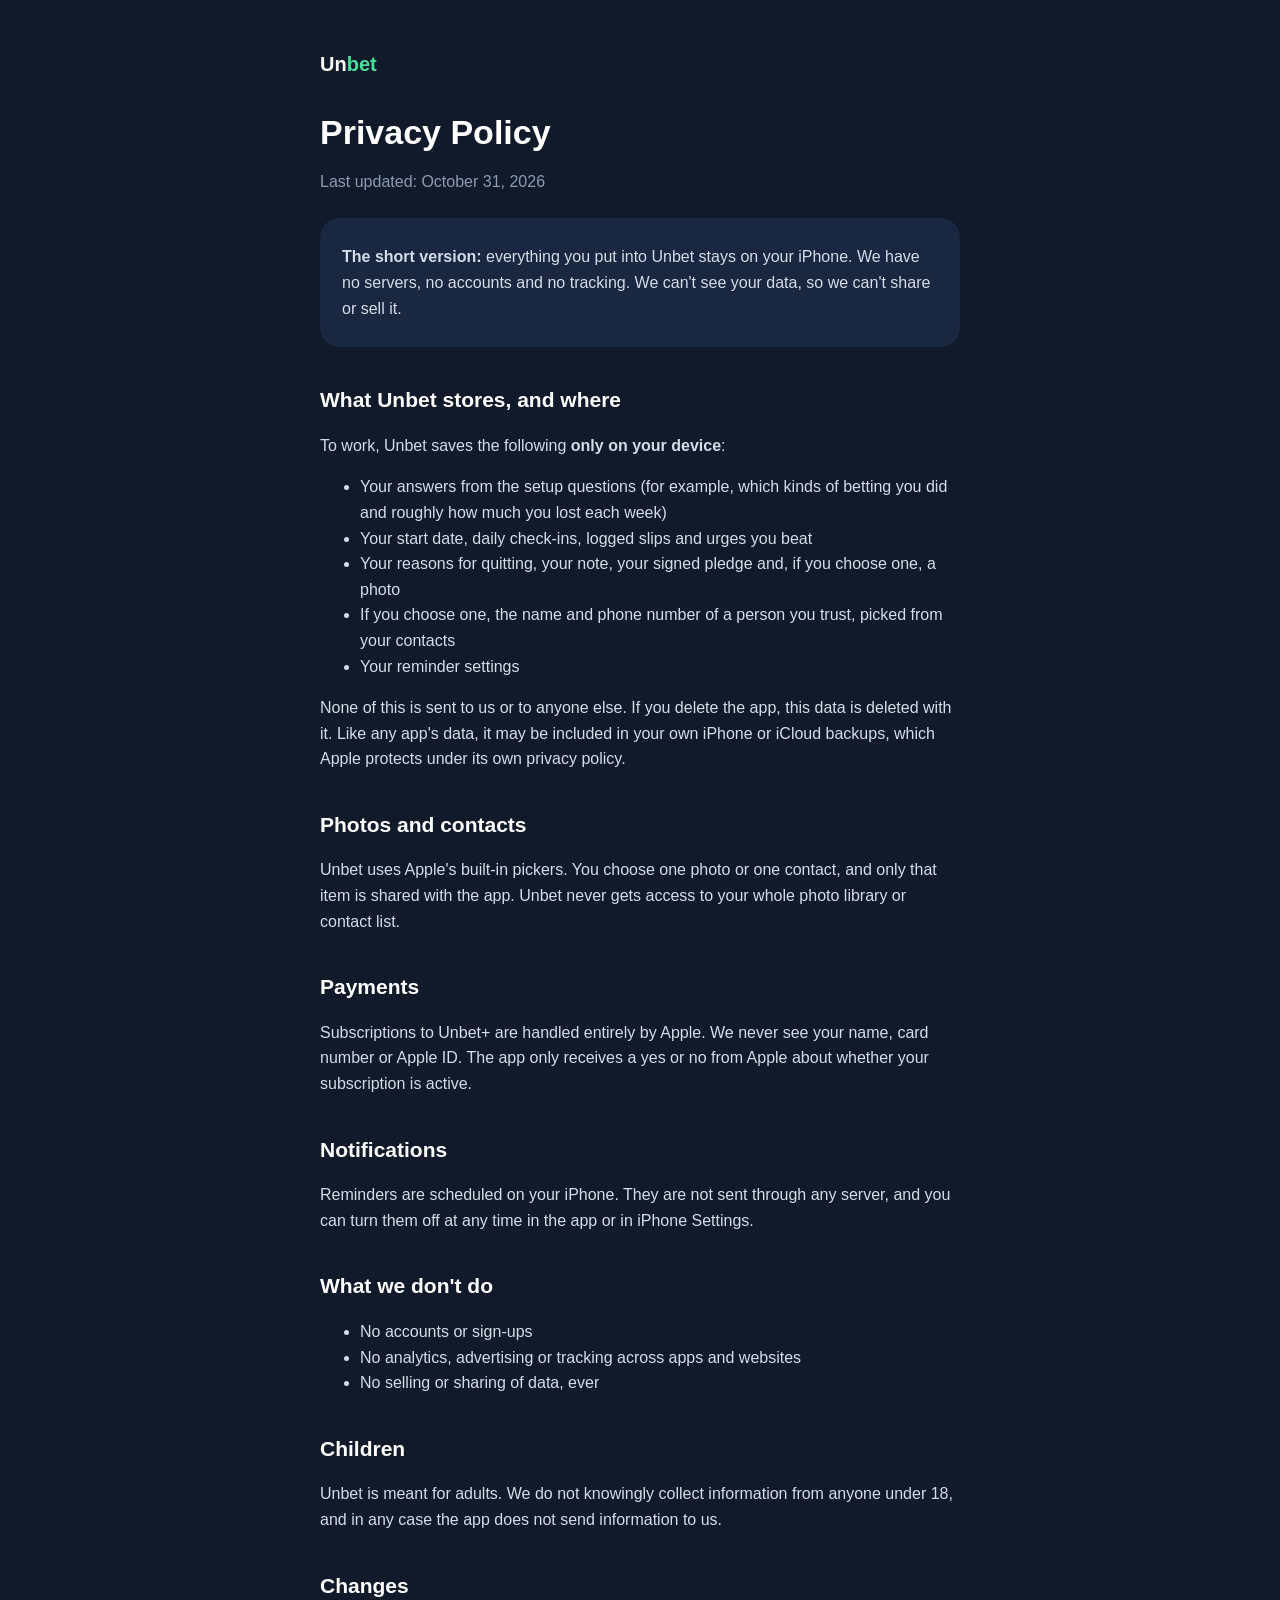
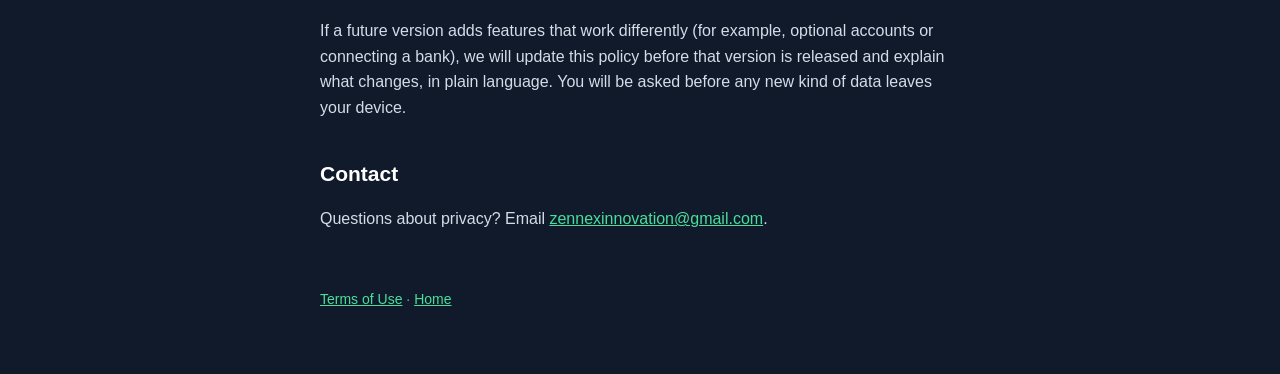
==== privacy.html @ 54be4bcb "Unbet site: home, privacy, terms" ====
<!doctype html>
<html lang="en">
<head>
  <meta charset="utf-8">
  <meta name="viewport" content="width=device-width, initial-scale=1">
  <title>Unbet Privacy Policy</title>
  <link rel="stylesheet" href="style.css">
</head>
<body>
<main>
  <a class="brand" href="./">Un<span>bet</span></a>
  <h1>Privacy Policy</h1>
  <p class="muted">Last updated: October 31, 2026</p>

  <div class="card">
    <p><strong>The short version:</strong> everything you put into Unbet stays on your iPhone. We have no servers, no accounts and no tracking. We can't see your data, so we can't share or sell it.</p>
  </div>

  <h2>What Unbet stores, and where</h2>
  <p>To work, Unbet saves the following <strong>only on your device</strong>:</p>
  <ul>
    <li>Your answers from the setup questions (for example, which kinds of betting you did and roughly how much you lost each week)</li>
    <li>Your start date, daily check-ins, logged slips and urges you beat</li>
    <li>Your reasons for quitting, your note, your signed pledge and, if you choose one, a photo</li>
    <li>If you choose one, the name and phone number of a person you trust, picked from your contacts</li>
    <li>Your reminder settings</li>
  </ul>
  <p>None of this is sent to us or to anyone else. If you delete the app, this data is deleted with it. Like any app's data, it may be included in your own iPhone or iCloud backups, which Apple protects under its own privacy policy.</p>

  <h2>Photos and contacts</h2>
  <p>Unbet uses Apple's built-in pickers. You choose one photo or one contact, and only that item is shared with the app. Unbet never gets access to your whole photo library or contact list.</p>

  <h2>Payments</h2>
  <p>Subscriptions to Unbet+ are handled entirely by Apple. We never see your name, card number or Apple ID. The app only receives a yes or no from Apple about whether your subscription is active.</p>

  <h2>Notifications</h2>
  <p>Reminders are scheduled on your iPhone. They are not sent through any server, and you can turn them off at any time in the app or in iPhone Settings.</p>

  <h2>What we don't do</h2>
  <ul>
    <li>No accounts or sign-ups</li>
    <li>No analytics, advertising or tracking across apps and websites</li>
    <li>No selling or sharing of data, ever</li>
  </ul>

  <h2>Children</h2>
  <p>Unbet is meant for adults. We do not knowingly collect information from anyone under 18, and in any case the app does not send information to us.</p>

  <h2>Changes</h2>
  <p>If a future version adds features that work differently (for example, optional accounts or connecting a bank), we will update this policy before that version is released and explain what changes, in plain language. You will be asked before any new kind of data leaves your device.</p>

  <h2>Contact</h2>
  <p>Questions about privacy? Email <a href="mailto:zennexinnovation@gmail.com">zennexinnovation@gmail.com</a>.</p>

  <footer><a href="terms.html">Terms of Use</a> · <a href="./">Home</a></footer>
</main>
</body>
</html>
---- style.css ----
/* Unbet site: same calm night look as the app */
:root {
  --night: #101A2B;
  --surface: #1A2740;
  --muted: #8C9BB3;
  --money: #4ADE9B;
  --text: #FFFFFF;
}

* { box-sizing: border-box; }

body {
  margin: 0;
  background: var(--night);
  color: var(--text);
  font-family: ui-rounded, "SF Pro Rounded", -apple-system, BlinkMacSystemFont, "Segoe UI", sans-serif;
  line-height: 1.6;
  -webkit-text-size-adjust: 100%;
}

main {
  max-width: 680px;
  margin: 0 auto;
  padding: 48px 20px 64px;
}

a { color: var(--money); }

.brand {
  display: inline-block;
  font-weight: 800;
  font-size: 20px;
  color: var(--text);
  text-decoration: none;
  margin-bottom: 32px;
}
.brand span { color: var(--money); }

h1 { font-size: 34px; line-height: 1.2; margin: 0 0 8px; }
h2 { font-size: 21px; margin: 36px 0 8px; }
p, li { color: #D5DCE8; }
.muted { color: var(--muted); }

.card {
  background: var(--surface);
  border-radius: 20px;
  padding: 20px 22px;
  margin: 24px 0;
}
.card p { margin: 6px 0; }

.help {
  border: 2px solid var(--money);
}

nav.links { display: flex; flex-wrap: wrap; gap: 12px; margin-top: 24px; }
nav.links a {
  background: var(--surface);
  border-radius: 999px;
  padding: 10px 18px;
  text-decoration: none;
  font-weight: 700;
}

footer {
  margin-top: 56px;
  font-size: 14px;
  color: var(--muted);
}
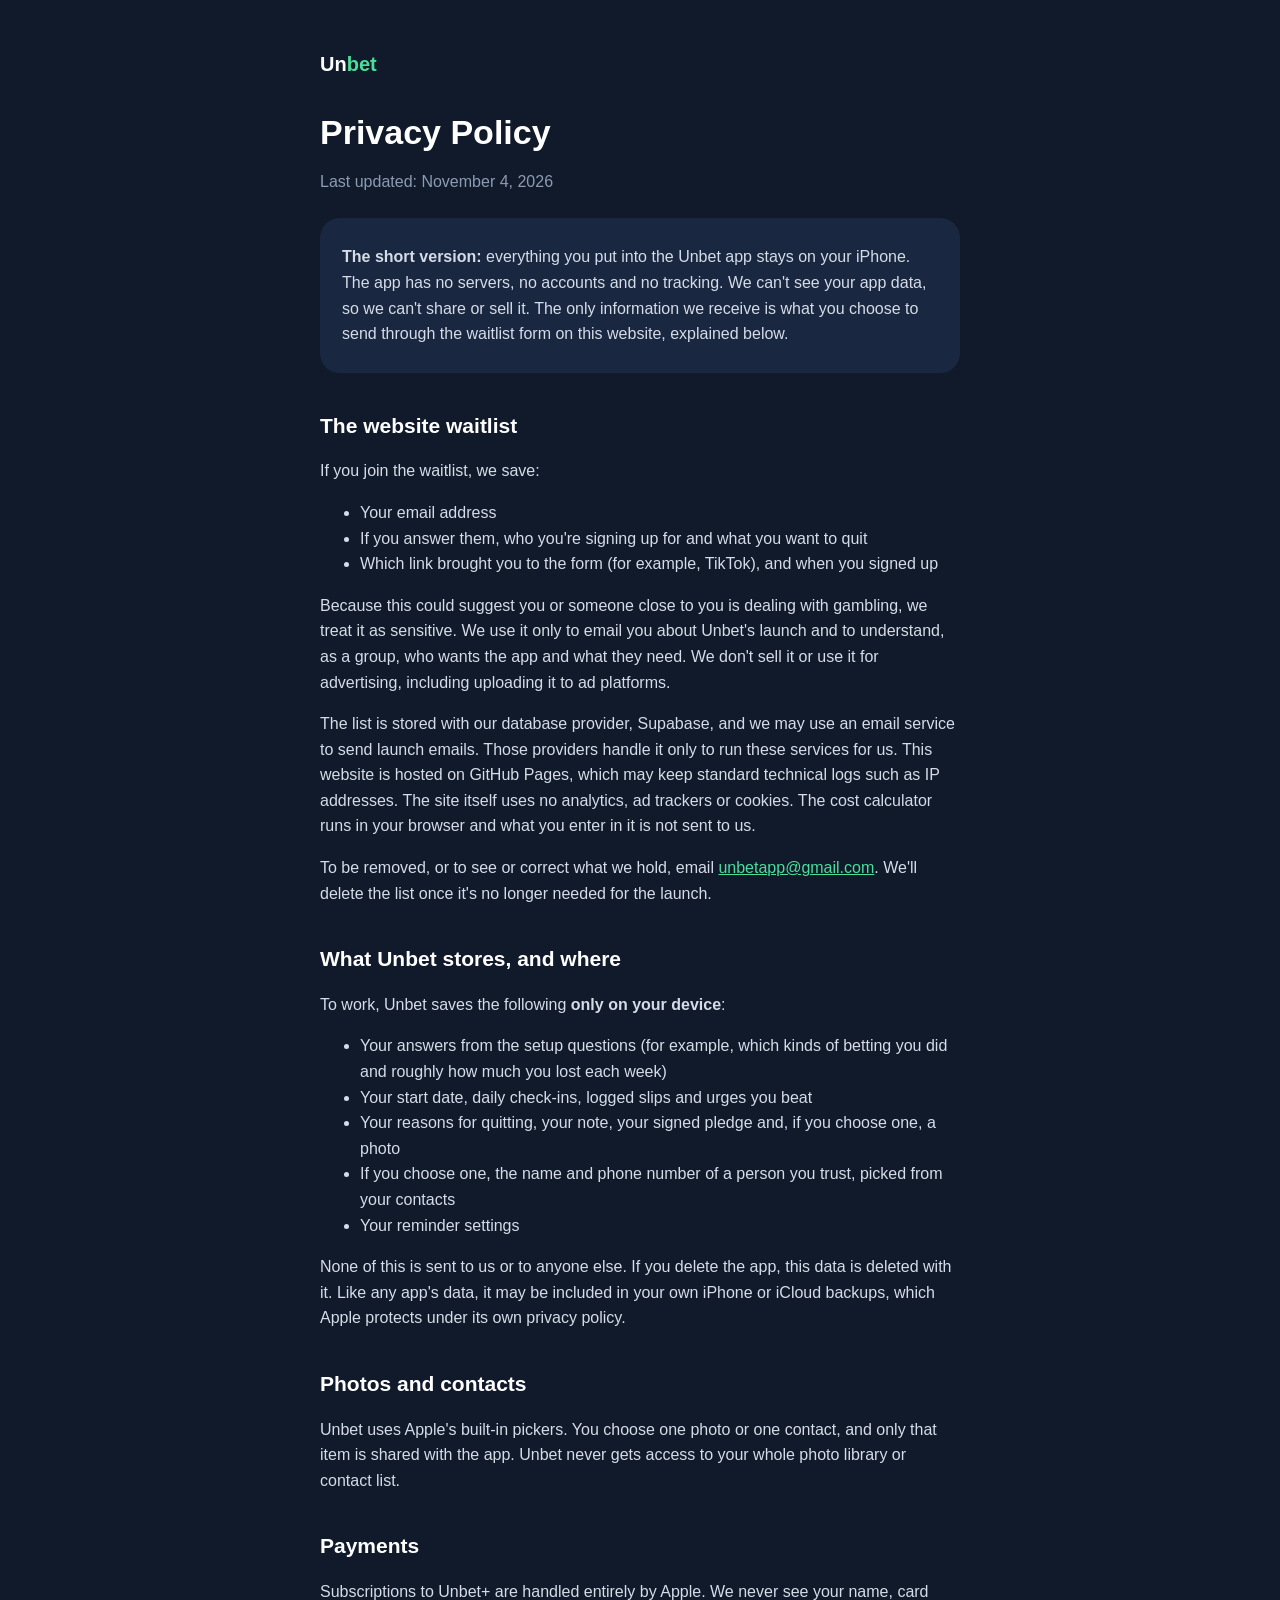
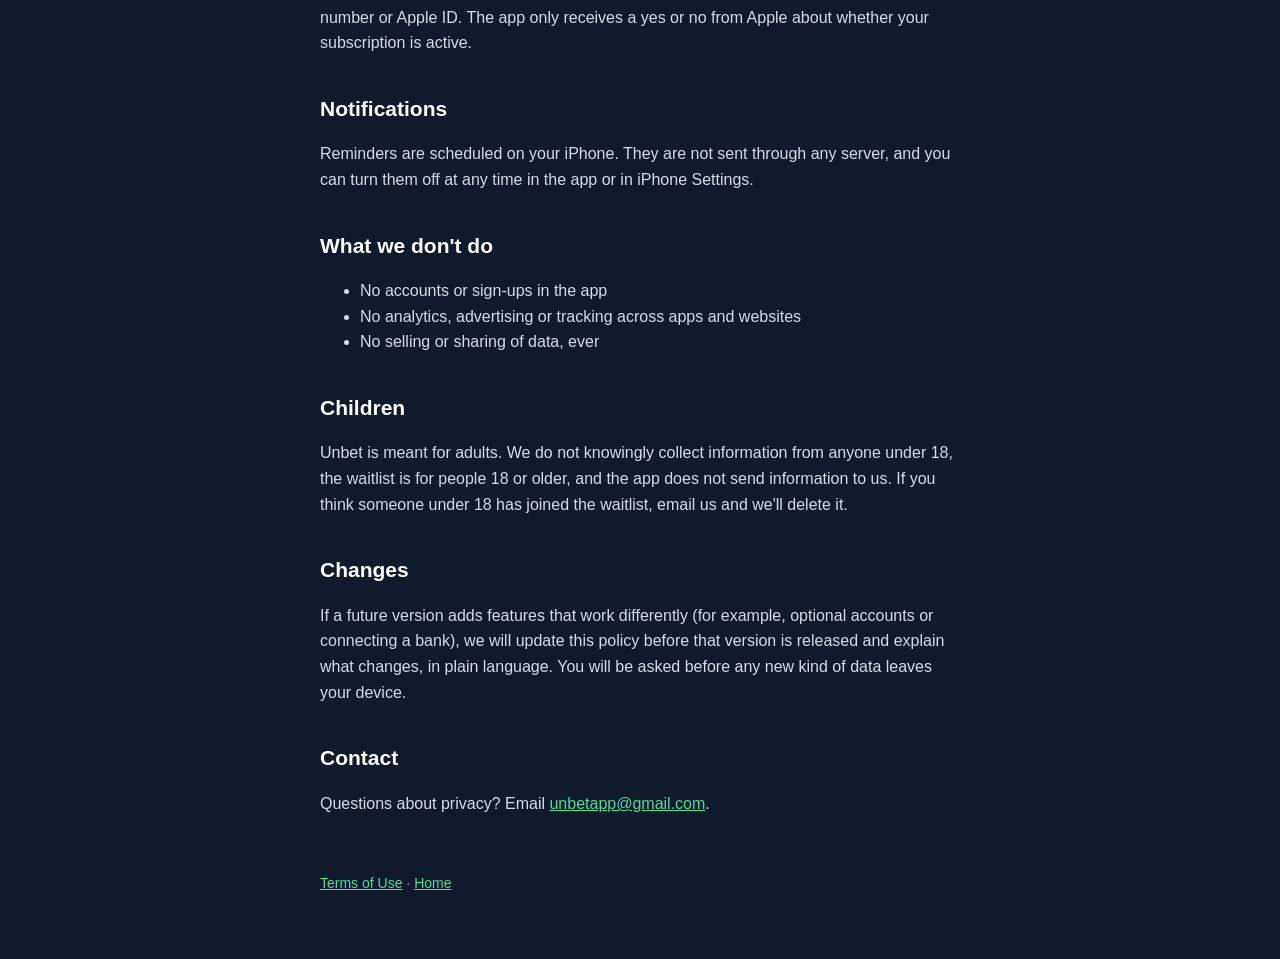
==== commit 8284c89c: "Add waitlist landing page" ====
--- a/privacy.html
+++ b/privacy.html
@@ -10,11 +10,22 @@
 <main>
   <a class="brand" href="./">Un<span>bet</span></a>
   <h1>Privacy Policy</h1>
-  <p class="muted">Last updated: October 31, 2026</p>
+  <p class="muted">Last updated: November 4, 2026</p>
 
   <div class="card">
-    <p><strong>The short version:</strong> everything you put into Unbet stays on your iPhone. We have no servers, no accounts and no tracking. We can't see your data, so we can't share or sell it.</p>
+    <p><strong>The short version:</strong> everything you put into the Unbet app stays on your iPhone. The app has no servers, no accounts and no tracking. We can't see your app data, so we can't share or sell it. The only information we receive is what you choose to send through the waitlist form on this website, explained below.</p>
   </div>
+
+  <h2 id="waitlist">The website waitlist</h2>
+  <p>If you join the waitlist, we save:</p>
+  <ul>
+    <li>Your email address</li>
+    <li>If you answer them, who you're signing up for and what you want to quit</li>
+    <li>Which link brought you to the form (for example, TikTok), and when you signed up</li>
+  </ul>
+  <p>Because this could suggest you or someone close to you is dealing with gambling, we treat it as sensitive. We use it only to email you about Unbet's launch and to understand, as a group, who wants the app and what they need. We don't sell it or use it for advertising, including uploading it to ad platforms.</p>
+  <p>The list is stored with our database provider, Supabase, and we may use an email service to send launch emails. Those providers handle it only to run these services for us. This website is hosted on GitHub Pages, which may keep standard technical logs such as IP addresses. The site itself uses no analytics, ad trackers or cookies. The cost calculator runs in your browser and what you enter in it is not sent to us.</p>
+  <p>To be removed, or to see or correct what we hold, email <a href="mailto:unbetapp@gmail.com">unbetapp@gmail.com</a>. We'll delete the list once it's no longer needed for the launch.</p>
 
   <h2>What Unbet stores, and where</h2>
   <p>To work, Unbet saves the following <strong>only on your device</strong>:</p>
@@ -38,19 +49,19 @@
 
   <h2>What we don't do</h2>
   <ul>
-    <li>No accounts or sign-ups</li>
+    <li>No accounts or sign-ups in the app</li>
     <li>No analytics, advertising or tracking across apps and websites</li>
     <li>No selling or sharing of data, ever</li>
   </ul>
 
   <h2>Children</h2>
-  <p>Unbet is meant for adults. We do not knowingly collect information from anyone under 18, and in any case the app does not send information to us.</p>
+  <p>Unbet is meant for adults. We do not knowingly collect information from anyone under 18, the waitlist is for people 18 or older, and the app does not send information to us. If you think someone under 18 has joined the waitlist, email us and we'll delete it.</p>
 
   <h2>Changes</h2>
   <p>If a future version adds features that work differently (for example, optional accounts or connecting a bank), we will update this policy before that version is released and explain what changes, in plain language. You will be asked before any new kind of data leaves your device.</p>
 
   <h2>Contact</h2>
-  <p>Questions about privacy? Email <a href="mailto:zennexinnovation@gmail.com">zennexinnovation@gmail.com</a>.</p>
+  <p>Questions about privacy? Email <a href="mailto:unbetapp@gmail.com">unbetapp@gmail.com</a>.</p>
 
   <footer><a href="terms.html">Terms of Use</a> · <a href="./">Home</a></footer>
 </main>
--- a/style.css
+++ b/style.css
@@ -67,3 +67,114 @@
   font-size: 14px;
   color: var(--muted);
 }
+
+/* Waitlist landing page */
+@media (max-width: 420px) {
+  h1 { font-size: 30px; }
+  .signup { padding: 20px 18px; }
+}
+legend { padding: 0; }
+.brand-logo { display: inline-flex; align-items: center; margin-bottom: 28px; }
+.brand-logo img { border-radius: 9px; margin-right: 10px; }
+
+h1 em { color: var(--money); font-style: normal; }
+.lead { font-size: 18px; margin: 12px 0 0; }
+
+.field-label, legend { display: block; font-weight: 700; color: var(--text); margin-bottom: 8px; }
+legend span { color: var(--muted); font-weight: 500; font-size: 14px; margin-left: 4px; }
+
+input[type="email"] {
+  width: 100%;
+  padding: 14px 16px;
+  font: inherit;
+  font-size: 17px; /* 16px or more stops iPhones zooming in on tap */
+  color: var(--text);
+  background: var(--night);
+  border: 1.5px solid #3A4A68;
+  border-radius: 14px;
+}
+input[type="email"]::placeholder { color: var(--muted); }
+
+input:focus-visible, button:focus-visible, a:focus-visible {
+  outline: 3px solid var(--money);
+  outline-offset: 2px;
+}
+
+/* Spam trap: moved off screen so people never see it */
+.trap { position: absolute; left: -9999px; }
+
+fieldset { border: 0; margin: 22px 0 0; padding: 0; }
+.chips { display: flex; flex-wrap: wrap; gap: 8px; }
+.chip { cursor: pointer; }
+.chip input { position: absolute; opacity: 0; }
+.chip span {
+  display: block;
+  padding: 10px 13px;
+  border-radius: 999px;
+  background: var(--night);
+  border: 1.5px solid #3A4A68;
+  color: var(--text);
+  font-size: 14px;
+  font-weight: 600;
+}
+.chip input:checked + span {
+  background: var(--money);
+  border-color: var(--money);
+  color: var(--night);
+}
+.chip input:focus-visible + span { outline: 3px solid var(--money); outline-offset: 2px; }
+
+.consent {
+  display: flex;
+  gap: 10px;
+  align-items: flex-start;
+  margin-top: 22px;
+  font-size: 14px;
+  line-height: 1.45;
+  color: #D5DCE8;
+  cursor: pointer;
+}
+.consent input { width: 20px; height: 20px; flex: none; margin: 1px 0 0; accent-color: var(--money); }
+
+button {
+  width: 100%;
+  margin-top: 20px;
+  padding: 16px;
+  font: inherit;
+  font-size: 17px;
+  font-weight: 800;
+  color: var(--night);
+  background: #FFFFFF;
+  border: 0;
+  border-radius: 999px;
+  cursor: pointer;
+}
+button:disabled { opacity: 0.6; cursor: default; }
+
+.form-message { color: #F7A598; font-weight: 600; margin: 12px 0 0; }
+.form-message:empty { display: none; }
+
+.success h2 { margin: 0 0 8px; color: var(--money); }
+.success:focus { outline: none; }
+[hidden] { display: none !important; }
+
+.weekly-value { display: block; font-size: 30px; font-weight: 800; color: var(--text); }
+input[type="range"] { width: 100%; margin: 10px 0 16px; accent-color: var(--money); }
+.year-total { font-size: 20px; color: var(--text); }
+.year-total strong { font-size: 42px; font-weight: 800; color: #F7A598; margin-right: 4px; }
+.fine { font-size: 13px; color: var(--muted); margin-top: 14px !important; }
+
+.features { list-style: none; margin: 0; padding: 0; }
+.features li { padding: 14px 0; border-bottom: 1px solid var(--surface); }
+.features li:last-child { border-bottom: 0; }
+.features strong { color: var(--text); }
+.status {
+  display: inline-block;
+  margin-left: 2px;
+  padding: 1px 9px;
+  font-size: 13px;
+  font-weight: 700;
+  color: #F2C46D;
+  border: 1px solid #F2C46D;
+  border-radius: 999px;
+}
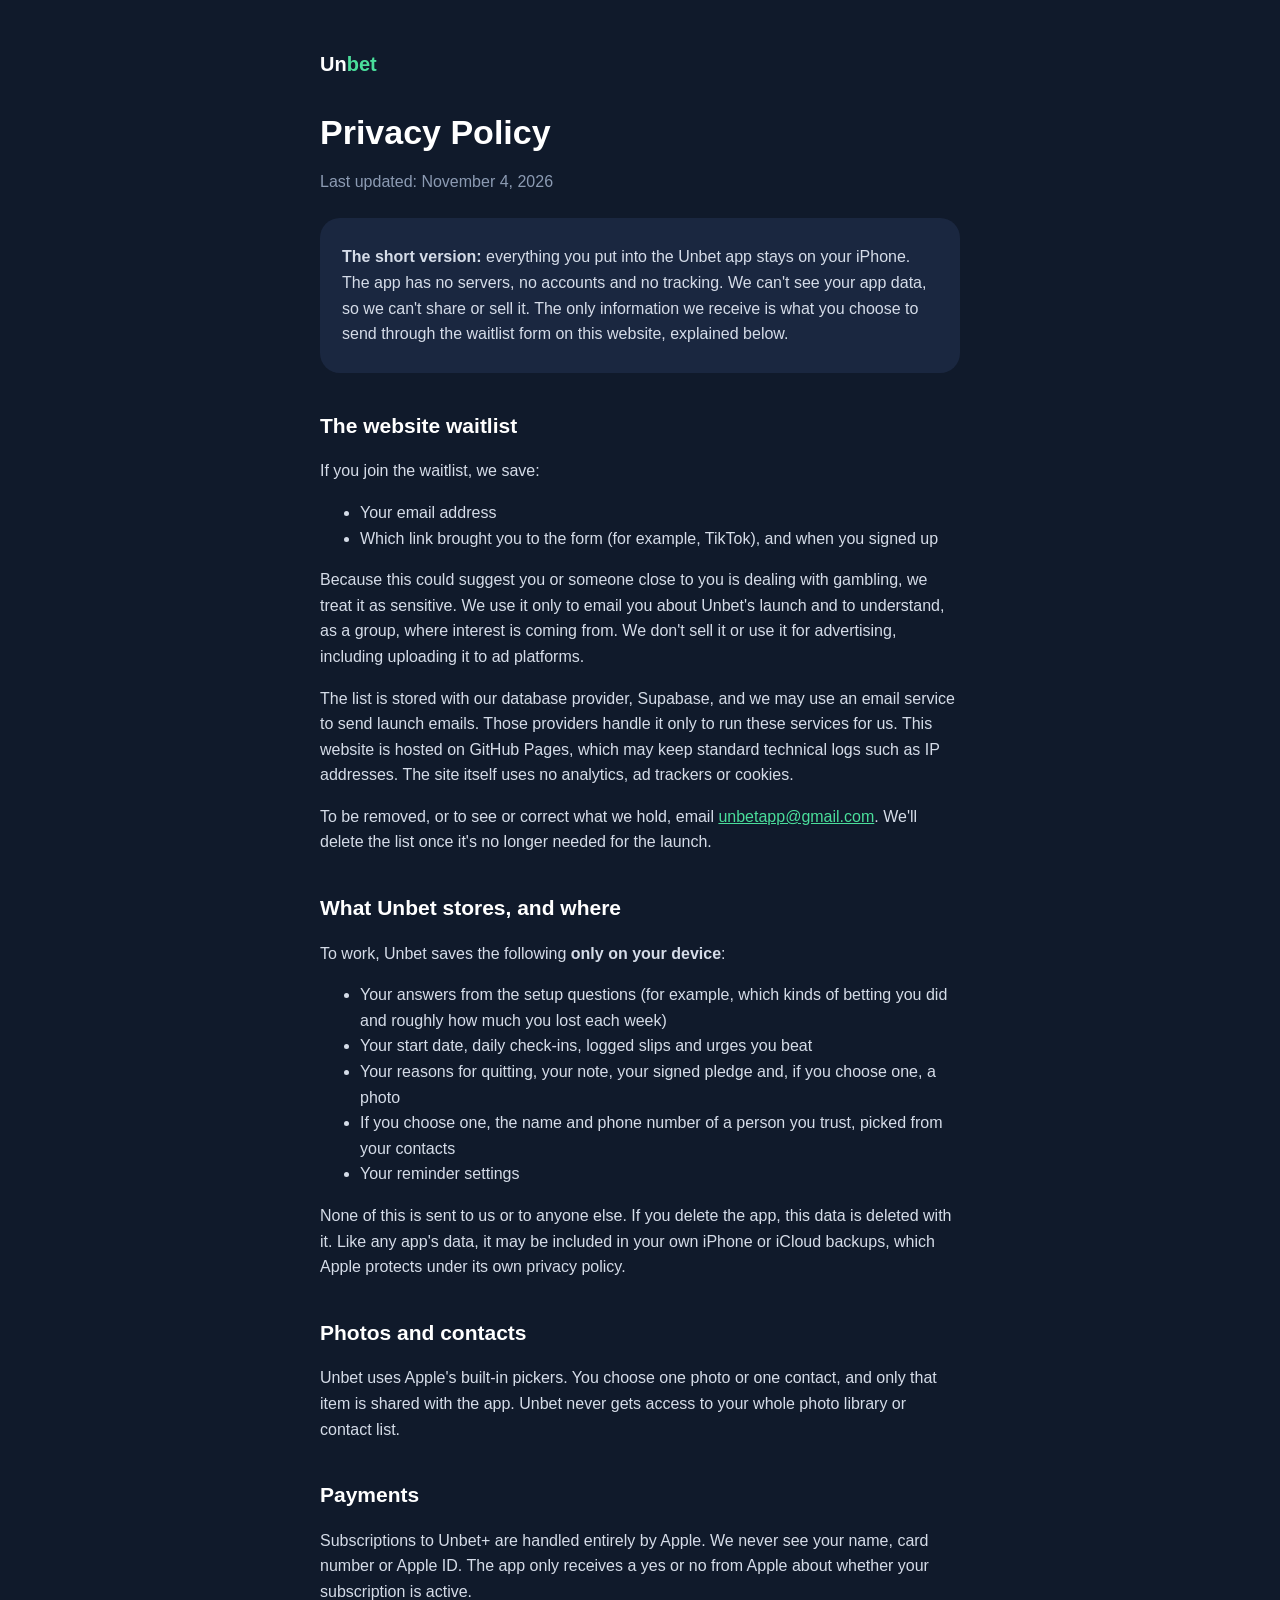
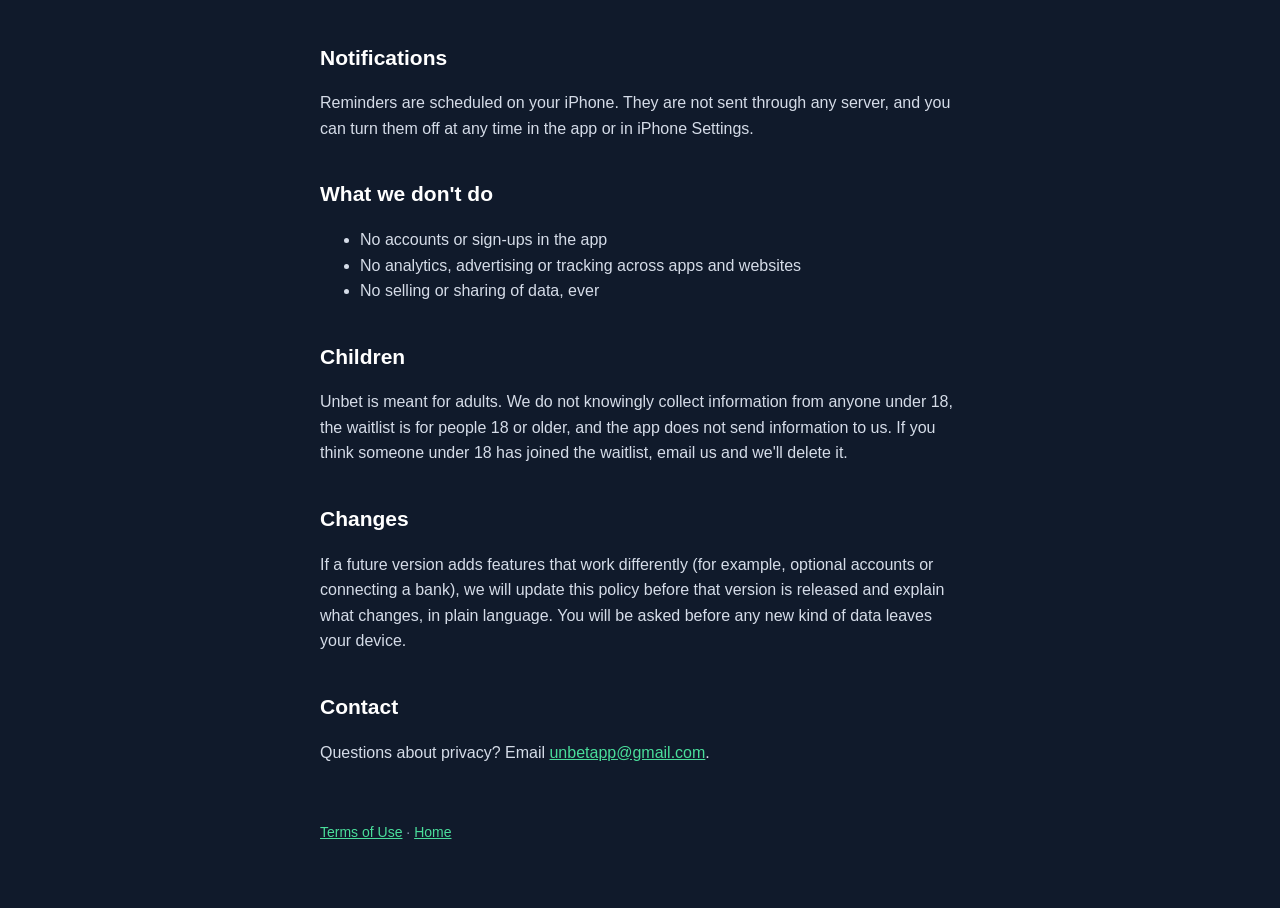
==== commit 21c254a7: "Redesign waitlist page with app screenshots" ====
--- a/privacy.html
+++ b/privacy.html
@@ -20,11 +20,10 @@
   <p>If you join the waitlist, we save:</p>
   <ul>
     <li>Your email address</li>
-    <li>If you answer them, who you're signing up for and what you want to quit</li>
     <li>Which link brought you to the form (for example, TikTok), and when you signed up</li>
   </ul>
-  <p>Because this could suggest you or someone close to you is dealing with gambling, we treat it as sensitive. We use it only to email you about Unbet's launch and to understand, as a group, who wants the app and what they need. We don't sell it or use it for advertising, including uploading it to ad platforms.</p>
-  <p>The list is stored with our database provider, Supabase, and we may use an email service to send launch emails. Those providers handle it only to run these services for us. This website is hosted on GitHub Pages, which may keep standard technical logs such as IP addresses. The site itself uses no analytics, ad trackers or cookies. The cost calculator runs in your browser and what you enter in it is not sent to us.</p>
+  <p>Because this could suggest you or someone close to you is dealing with gambling, we treat it as sensitive. We use it only to email you about Unbet's launch and to understand, as a group, where interest is coming from. We don't sell it or use it for advertising, including uploading it to ad platforms.</p>
+  <p>The list is stored with our database provider, Supabase, and we may use an email service to send launch emails. Those providers handle it only to run these services for us. This website is hosted on GitHub Pages, which may keep standard technical logs such as IP addresses. The site itself uses no analytics, ad trackers or cookies.</p>
   <p>To be removed, or to see or correct what we hold, email <a href="mailto:unbetapp@gmail.com">unbetapp@gmail.com</a>. We'll delete the list once it's no longer needed for the launch.</p>
 
   <h2>What Unbet stores, and where</h2>
--- a/style.css
+++ b/style.css
@@ -69,112 +69,195 @@
 }
 
 /* Waitlist landing page */
-@media (max-width: 420px) {
-  h1 { font-size: 30px; }
-  .signup { padding: 20px 18px; }
-}
-legend { padding: 0; }
-.brand-logo { display: inline-flex; align-items: center; margin-bottom: 28px; }
-.brand-logo img { border-radius: 9px; margin-right: 10px; }
-
-h1 em { color: var(--money); font-style: normal; }
-.lead { font-size: 18px; margin: 12px 0 0; }
-
-.field-label, legend { display: block; font-weight: 700; color: var(--text); margin-bottom: 8px; }
-legend span { color: var(--muted); font-weight: 500; font-size: 14px; margin-left: 4px; }
-
-input[type="email"] {
-  width: 100%;
-  padding: 14px 16px;
+.landing { color-scheme: dark; }
+.landing main { max-width: none; margin: 0; padding: 0; }
+.wrap { max-width: 1000px; margin: 0 auto; padding: 0 20px; }
+.narrow { max-width: 640px; }
+.center { text-align: center; }
+[hidden] { display: none !important; }
+
+.landing h1 { font-size: clamp(34px, 4.4vw, 46px); line-height: 1.08; letter-spacing: -0.5px; margin: 0 0 16px; }
+.landing h1 em { color: var(--money); font-style: normal; }
+.landing h2 { font-size: clamp(26px, 4vw, 34px); line-height: 1.15; margin: 0 0 12px; }
+.landing h3 { font-size: 18px; margin: 0 0 6px; }
+.lead { font-size: 18px; line-height: 1.5; margin: 0 0 22px; }
+.eyebrow { color: var(--money); font-size: 13px; font-weight: 800; letter-spacing: 1px; text-transform: uppercase; margin: 0 0 10px; }
+.micro { color: var(--muted); font-size: 14px; margin: 12px 0 0; }
+.fine { color: var(--muted); font-size: 13px; line-height: 1.45; }
+
+/* Top bar */
+.topbar {
+  position: sticky;
+  top: 0;
+  z-index: 10;
+  background: rgba(16, 26, 43, 0.92);
+  backdrop-filter: blur(10px);
+  border-bottom: 1px solid var(--surface);
+}
+.topbar-inner { display: flex; align-items: center; justify-content: space-between; height: 62px; }
+.brand-logo { display: inline-flex; align-items: center; margin: 0; }
+.brand-logo img { border-radius: 8px; margin-right: 9px; }
+
+/* Buttons: money green, so the next step is always obvious */
+.btn {
   font: inherit;
-  font-size: 17px; /* 16px or more stops iPhones zooming in on tap */
-  color: var(--text);
-  background: var(--night);
-  border: 1.5px solid #3A4A68;
-  border-radius: 14px;
-}
-input[type="email"]::placeholder { color: var(--muted); }
-
-input:focus-visible, button:focus-visible, a:focus-visible {
-  outline: 3px solid var(--money);
-  outline-offset: 2px;
-}
-
-/* Spam trap: moved off screen so people never see it */
-.trap { position: absolute; left: -9999px; }
-
-fieldset { border: 0; margin: 22px 0 0; padding: 0; }
-.chips { display: flex; flex-wrap: wrap; gap: 8px; }
-.chip { cursor: pointer; }
-.chip input { position: absolute; opacity: 0; }
-.chip span {
-  display: block;
-  padding: 10px 13px;
-  border-radius: 999px;
-  background: var(--night);
-  border: 1.5px solid #3A4A68;
-  color: var(--text);
-  font-size: 14px;
-  font-weight: 600;
-}
-.chip input:checked + span {
-  background: var(--money);
-  border-color: var(--money);
-  color: var(--night);
-}
-.chip input:focus-visible + span { outline: 3px solid var(--money); outline-offset: 2px; }
-
-.consent {
-  display: flex;
-  gap: 10px;
-  align-items: flex-start;
-  margin-top: 22px;
-  font-size: 14px;
-  line-height: 1.45;
-  color: #D5DCE8;
-  cursor: pointer;
-}
-.consent input { width: 20px; height: 20px; flex: none; margin: 1px 0 0; accent-color: var(--money); }
-
-button {
-  width: 100%;
-  margin-top: 20px;
-  padding: 16px;
-  font: inherit;
-  font-size: 17px;
   font-weight: 800;
   color: var(--night);
-  background: #FFFFFF;
+  background: var(--money);
   border: 0;
   border-radius: 999px;
   cursor: pointer;
-}
-button:disabled { opacity: 0.6; cursor: default; }
-
-.form-message { color: #F7A598; font-weight: 600; margin: 12px 0 0; }
-.form-message:empty { display: none; }
-
-.success h2 { margin: 0 0 8px; color: var(--money); }
-.success:focus { outline: none; }
-[hidden] { display: none !important; }
-
-.weekly-value { display: block; font-size: 30px; font-weight: 800; color: var(--text); }
-input[type="range"] { width: 100%; margin: 10px 0 16px; accent-color: var(--money); }
-.year-total { font-size: 20px; color: var(--text); }
-.year-total strong { font-size: 42px; font-weight: 800; color: #F7A598; margin-right: 4px; }
-.fine { font-size: 13px; color: var(--muted); margin-top: 14px !important; }
-
-.features { list-style: none; margin: 0; padding: 0; }
-.features li { padding: 14px 0; border-bottom: 1px solid var(--surface); }
-.features li:last-child { border-bottom: 0; }
-.features strong { color: var(--text); }
+  transition: transform 0.12s ease, filter 0.12s ease;
+}
+.btn:hover { filter: brightness(1.07); }
+.btn:active { transform: scale(0.98); }
+.btn:disabled { opacity: 0.6; cursor: default; }
+.btn-small { padding: 9px 15px; font-size: 14px; }
+.btn-large { width: 100%; max-width: 340px; padding: 17px 24px; font-size: 17px; }
+.landing input:focus-visible, .btn:focus-visible, .landing a:focus-visible, summary:focus-visible {
+  outline: 3px solid var(--money);
+  outline-offset: 2px;
+}
+
+/* Layout: words next to a phone, stacked on small screens */
+.split { display: grid; gap: 36px; align-items: center; grid-template-columns: 1fr; }
+.hero { padding: 44px 0 40px; }
+.hero-help { color: var(--muted); font-size: 14px; margin: 16px 0 0; }
+.section { padding: 48px 0; }
+
+.phone {
+  width: min(72vw, 290px);
+  margin: 0 auto;
+  border: 7px solid #2B3B59;
+  border-radius: 42px;
+  overflow: hidden;
+  background: var(--night);
+  box-shadow: 0 24px 70px rgba(74, 222, 155, 0.14);
+}
+.phone img { display: block; width: 100%; height: auto; }
+
+.feature { padding: 28px 0; }
+.feature .lead { margin-bottom: 0; }
+
+@media (min-width: 760px) {
+  .split { grid-template-columns: 1fr 1fr; gap: 56px; }
+  .hero { padding: 72px 0 56px; }
+  .section { padding: 64px 0; }
+  .feature-flip > :first-child { order: 2; }
+  .sticky-cta { display: none; }
+}
+
+/* Before and after */
+.compare { display: grid; grid-template-columns: 1fr 1fr; gap: 10px; margin-top: 24px; }
+.compare-col { background: var(--surface); border-radius: 20px; padding: 16px; }
+.compare-col p { color: var(--muted); font-size: 15px; line-height: 1.35; margin: 12px 0 0; }
+.compare-col .compare-head { color: var(--text); font-weight: 800; margin: 0; }
+.compare-after { outline: 2px solid var(--money); }
+.compare-after p { color: var(--text); }
+.compare-after .compare-head { color: var(--money); }
+
+/* Panic button and blocker */
+.cards { display: grid; gap: 12px; margin-top: 28px; }
+.cards .card { margin: 0; }
+@media (min-width: 760px) { .cards { grid-template-columns: 1fr 1fr; } }
 .status {
   display: inline-block;
-  margin-left: 2px;
+  margin-left: 4px;
   padding: 1px 9px;
-  font-size: 13px;
+  font-size: 12px;
   font-weight: 700;
   color: #F2C46D;
   border: 1px solid #F2C46D;
   border-radius: 999px;
-}
+  vertical-align: 2px;
+}
+
+/* Questions */
+.faq { margin-top: 20px; }
+.faq details { background: var(--surface); border-radius: 16px; padding: 16px 18px; margin-bottom: 10px; }
+.faq summary { font-weight: 700; color: var(--text); cursor: pointer; }
+.faq p { margin: 10px 0 0; }
+
+.final { padding-bottom: 72px; }
+
+.site-footer { margin: 0; padding: 0 0 110px; }
+.site-footer .help { margin-top: 0; }
+.footer-links { font-size: 14px; color: var(--muted); text-align: center; line-height: 1.8; }
+@media (min-width: 760px) { .site-footer { padding-bottom: 40px; } }
+
+/* The button that follows you on phones */
+.sticky-cta {
+  position: fixed;
+  left: 0;
+  right: 0;
+  bottom: 0;
+  z-index: 10;
+  padding: 12px 20px calc(12px + env(safe-area-inset-bottom));
+  text-align: center;
+  background: rgba(16, 26, 43, 0.94);
+  border-top: 1px solid var(--surface);
+  transform: translateY(110%);
+  transition: transform 0.22s ease;
+}
+.sticky-cta.sticky-on { transform: translateY(0); }
+
+/* The signup popup */
+dialog {
+  width: min(calc(100vw - 32px), 420px);
+  margin: 12vh auto auto;
+  padding: 28px 22px 22px;
+  color: var(--text);
+  background: var(--surface);
+  border: 1px solid #33456A;
+  border-radius: 24px;
+  box-shadow: 0 30px 90px rgba(0, 0, 0, 0.55);
+}
+dialog[open] { animation: rise 0.2s ease-out; }
+dialog::backdrop { background: rgba(6, 11, 20, 0.72); }
+@keyframes rise { from { opacity: 0; transform: translateY(14px); } to { opacity: 1; transform: none; } }
+@media (prefers-reduced-motion: reduce) {
+  dialog[open] { animation: none; }
+  .btn, .sticky-cta { transition: none; }
+}
+dialog h2 { font-size: 26px !important; padding-right: 28px; margin: 0 0 4px !important; }
+dialog .btn-large { max-width: none; margin-top: 12px; }
+dialog .fine { margin: 14px 0 0; }
+.dialog-sub { margin: 0 0 18px; }
+.dialog-close {
+  position: absolute;
+  top: 14px;
+  right: 14px;
+  width: 36px;
+  height: 36px;
+  font-size: 24px;
+  line-height: 1;
+  color: var(--muted);
+  background: var(--night);
+  border: 0;
+  border-radius: 50%;
+  cursor: pointer;
+}
+input[type="email"] {
+  width: 100%;
+  padding: 15px 16px;
+  font: inherit;
+  font-size: 17px; /* 16px or more stops iPhones zooming in on tap */
+  color: var(--text);
+  background: var(--night);
+  border: 1.5px solid #3A4A68;
+  border-radius: 14px;
+}
+input[type="email"]::placeholder { color: var(--muted); }
+/* Browsers paint saved emails white or yellow unless told otherwise */
+input[type="email"]:-webkit-autofill,
+input[type="email"]:-webkit-autofill:focus {
+  -webkit-text-fill-color: var(--text);
+  caret-color: var(--text);
+  -webkit-box-shadow: 0 0 0 100px var(--night) inset;
+  transition: background-color 9999s;
+}
+.visually-hidden, .trap { position: absolute; left: -9999px; }
+.form-message { color: #F7A598; font-weight: 600; margin: 12px 0 0; }
+.form-message:empty { display: none; }
+.success-title { color: var(--money); }
+#success:focus { outline: none; }
